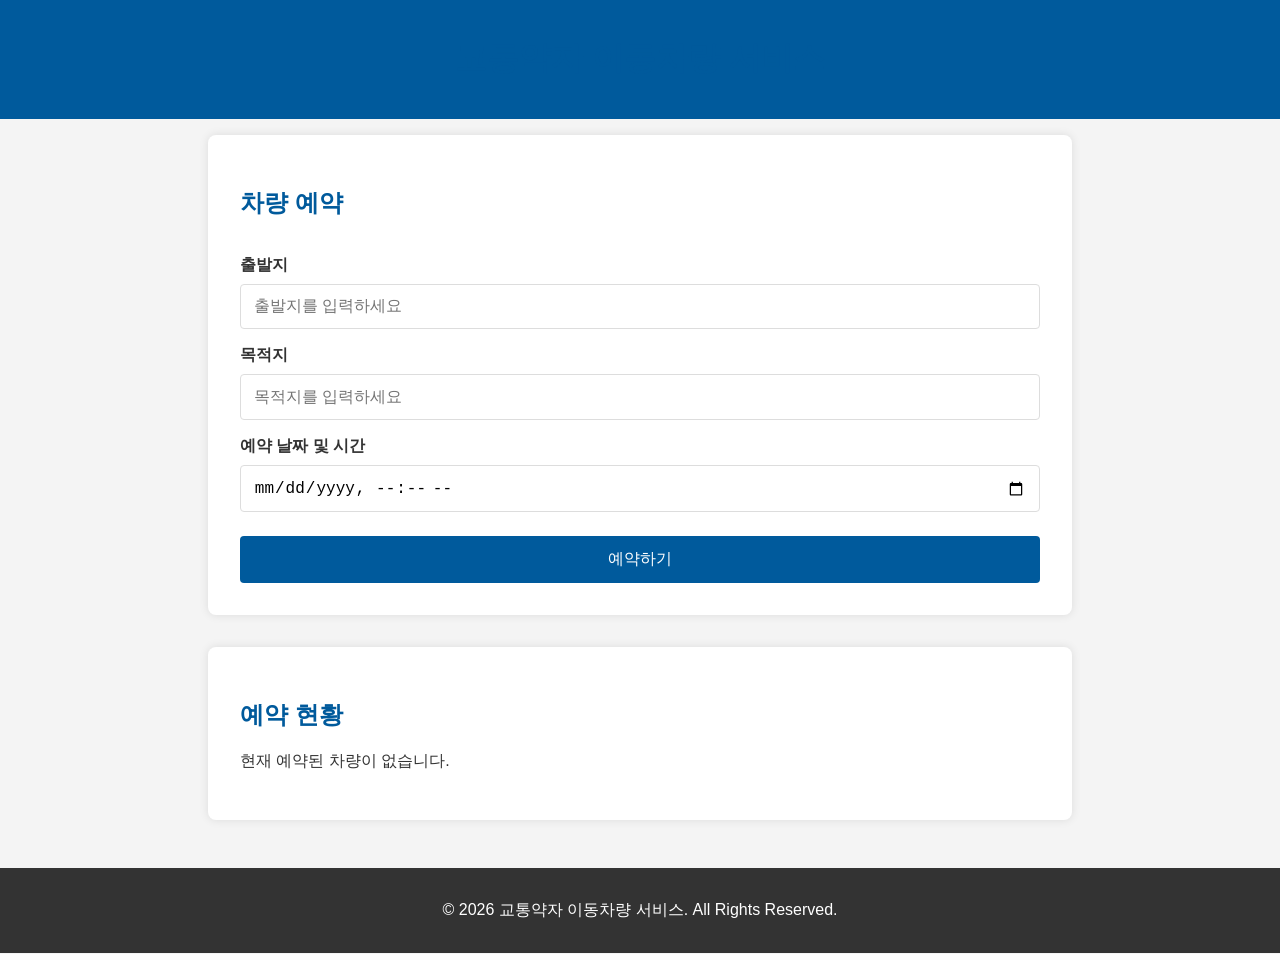
==== index.html @ 773030bc "Update copyright year to 2026" ====
<!DOCTYPE html>
<html lang="ko">
<head>
    <meta charset="UTF-8">
    <meta name="viewport" content="width=device-width, initial-scale=1.0">
    <title>교통약자 이동차량 서비스</title>
    <style>
        body {
            font-family: Arial, sans-serif;
            margin: 0;
            padding: 0;
            background-color: #f4f4f4;
            color: #333;
        }
        header {
            background-color: #005a9c;
            color: white;
            padding: 1rem;
            text-align: center;
        }
        main {
            padding: 1rem;
        }
        .container {
            max-width: 800px;
            margin: auto;
            background: white;
            padding: 2rem;
            border-radius: 8px;
            box-shadow: 0 0 10px rgba(0,0,0,0.1);
        }
        h1, h2 {
            color: #005a9c;
        }
        form {
            display: flex;
            flex-direction: column;
        }
        label {
            margin-top: 1rem;
            margin-bottom: 0.5rem;
            font-weight: bold;
        }
        input, button {
            padding: 0.8rem;
            border: 1px solid #ddd;
            border-radius: 4px;
            font-size: 1rem;
        }
        button {
            background-color: #005a9c;
            color: white;
            cursor: pointer;
            margin-top: 1.5rem;
            border: none;
        }
        button:hover {
            background-color: #004070;
        }
        footer {
            text-align: center;
            padding: 1rem;
            margin-top: 2rem;
            background-color: #333;
            color: white;
        }
    </style>
</head>
<body>
    <header>
        <h1>교통약자 이동차량 서비스</h1>
    </header>
    <main>
        <div class="container">
            <h2>차량 예약</h2>
            <form id="booking-form">
                <label for="pickup">출발지</label>
                <input type="text" id="pickup" placeholder="출발지를 입력하세요" required>
                
                <label for="destination">목적지</label>
                <input type="text" id="destination" placeholder="목적지를 입력하세요" required>
                
                <label for="datetime">예약 날짜 및 시간</label>
                <input type="datetime-local" id="datetime" required>
                
                <button type="submit">예약하기</button>
            </form>
        </div>
        <div class="container" style="margin-top: 2rem;">
            <h2>예약 현황</h2>
            <div id="booking-status">
                <p>현재 예약된 차량이 없습니다.</p>
            </div>
        </div>
    </main>
    <footer>
        <p>&copy; 2026 교통약자 이동차량 서비스. All Rights Reserved.</p>
    </footer>
    <script>
        document.getElementById('booking-form').addEventListener('submit', function(event) {
            event.preventDefault();
            
            const pickup = document.getElementById('pickup').value;
            const destination = document.getElementById('destination').value;
            const datetime = document.getElementById('datetime').value;
            
            const bookingStatus = document.getElementById('booking-status');
            bookingStatus.innerHTML = `
                <p><strong>예약 완료!</strong></p>
                <p><strong>출발지:</strong> ${pickup}</p>
                <p><strong>목적지:</strong> ${destination}</p>
                <p><strong>예약 시간:</strong> ${new Date(datetime).toLocaleString()}</p>
                <p>차량이 배차되는 대로 알려드리겠습니다.</p>
            `;
            
            // Clear the form
            document.getElementById('booking-form').reset();
        });
    </script>
</body>
</html>
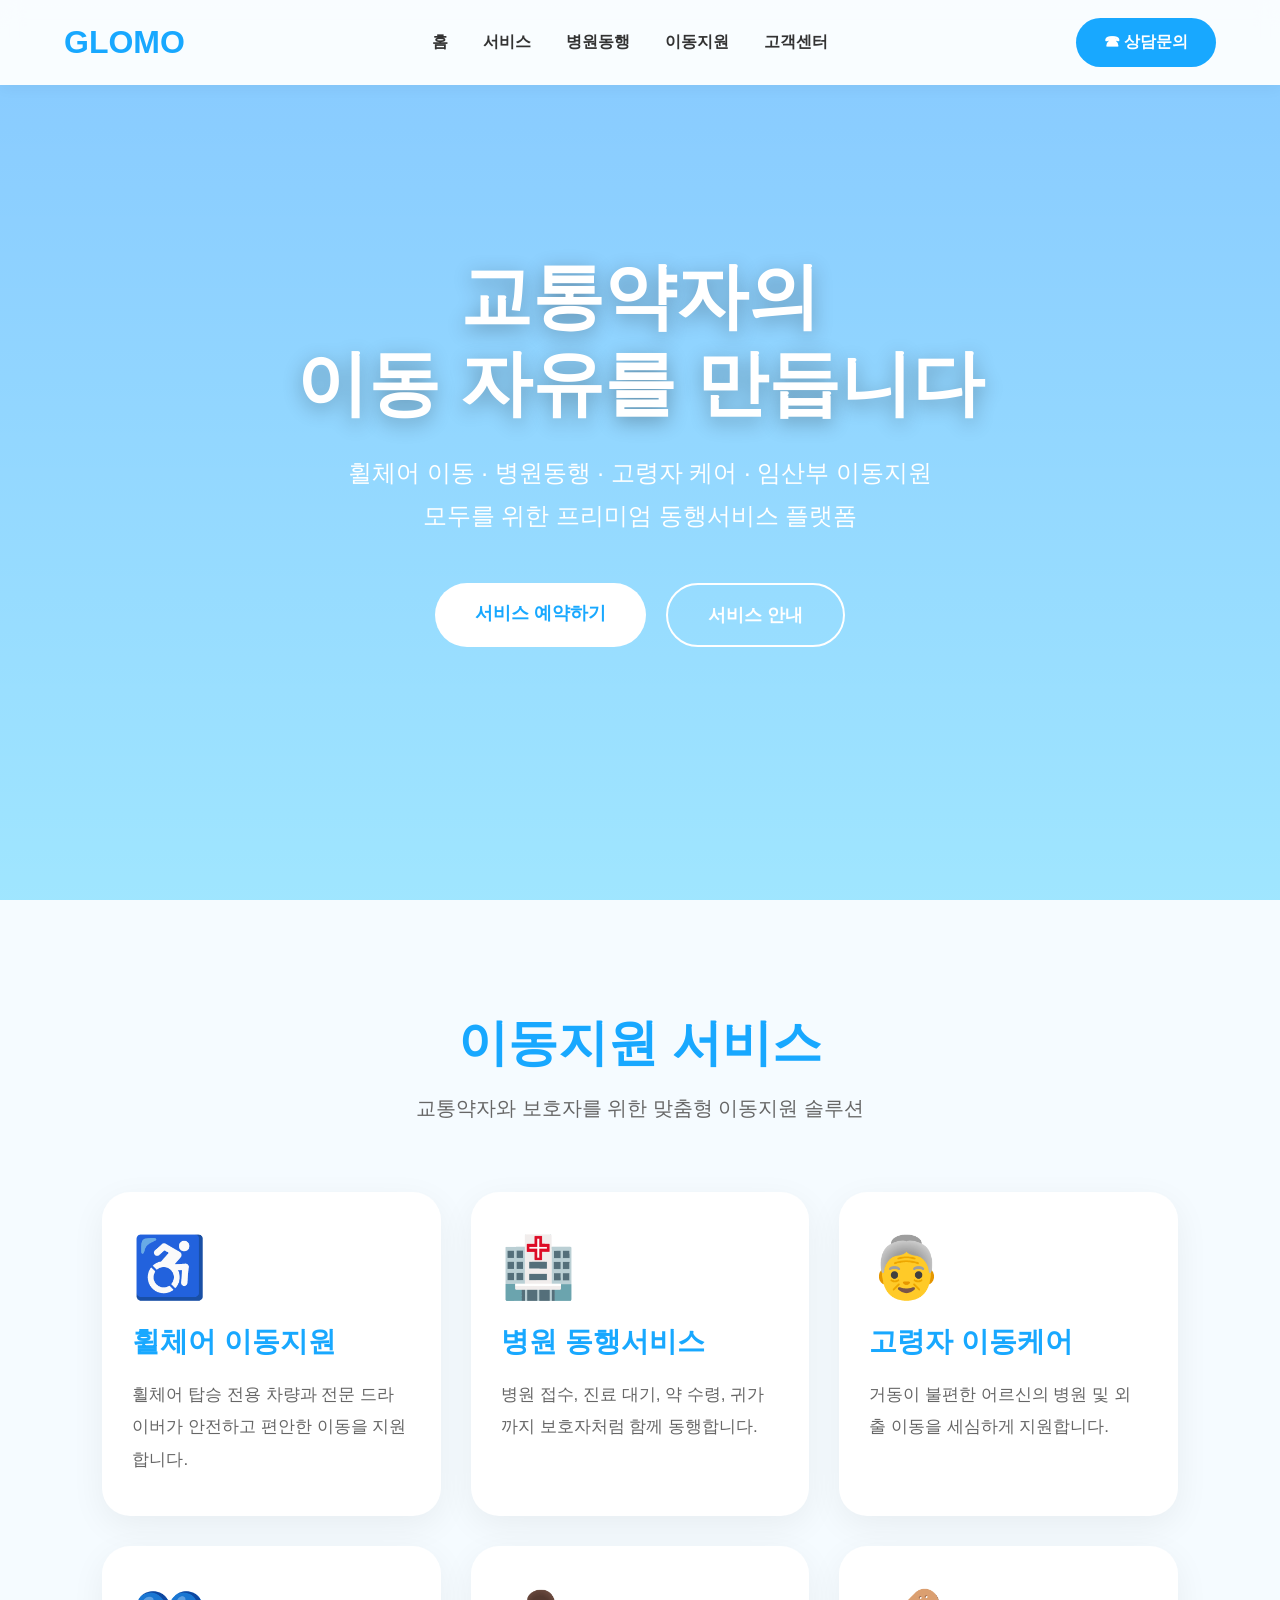
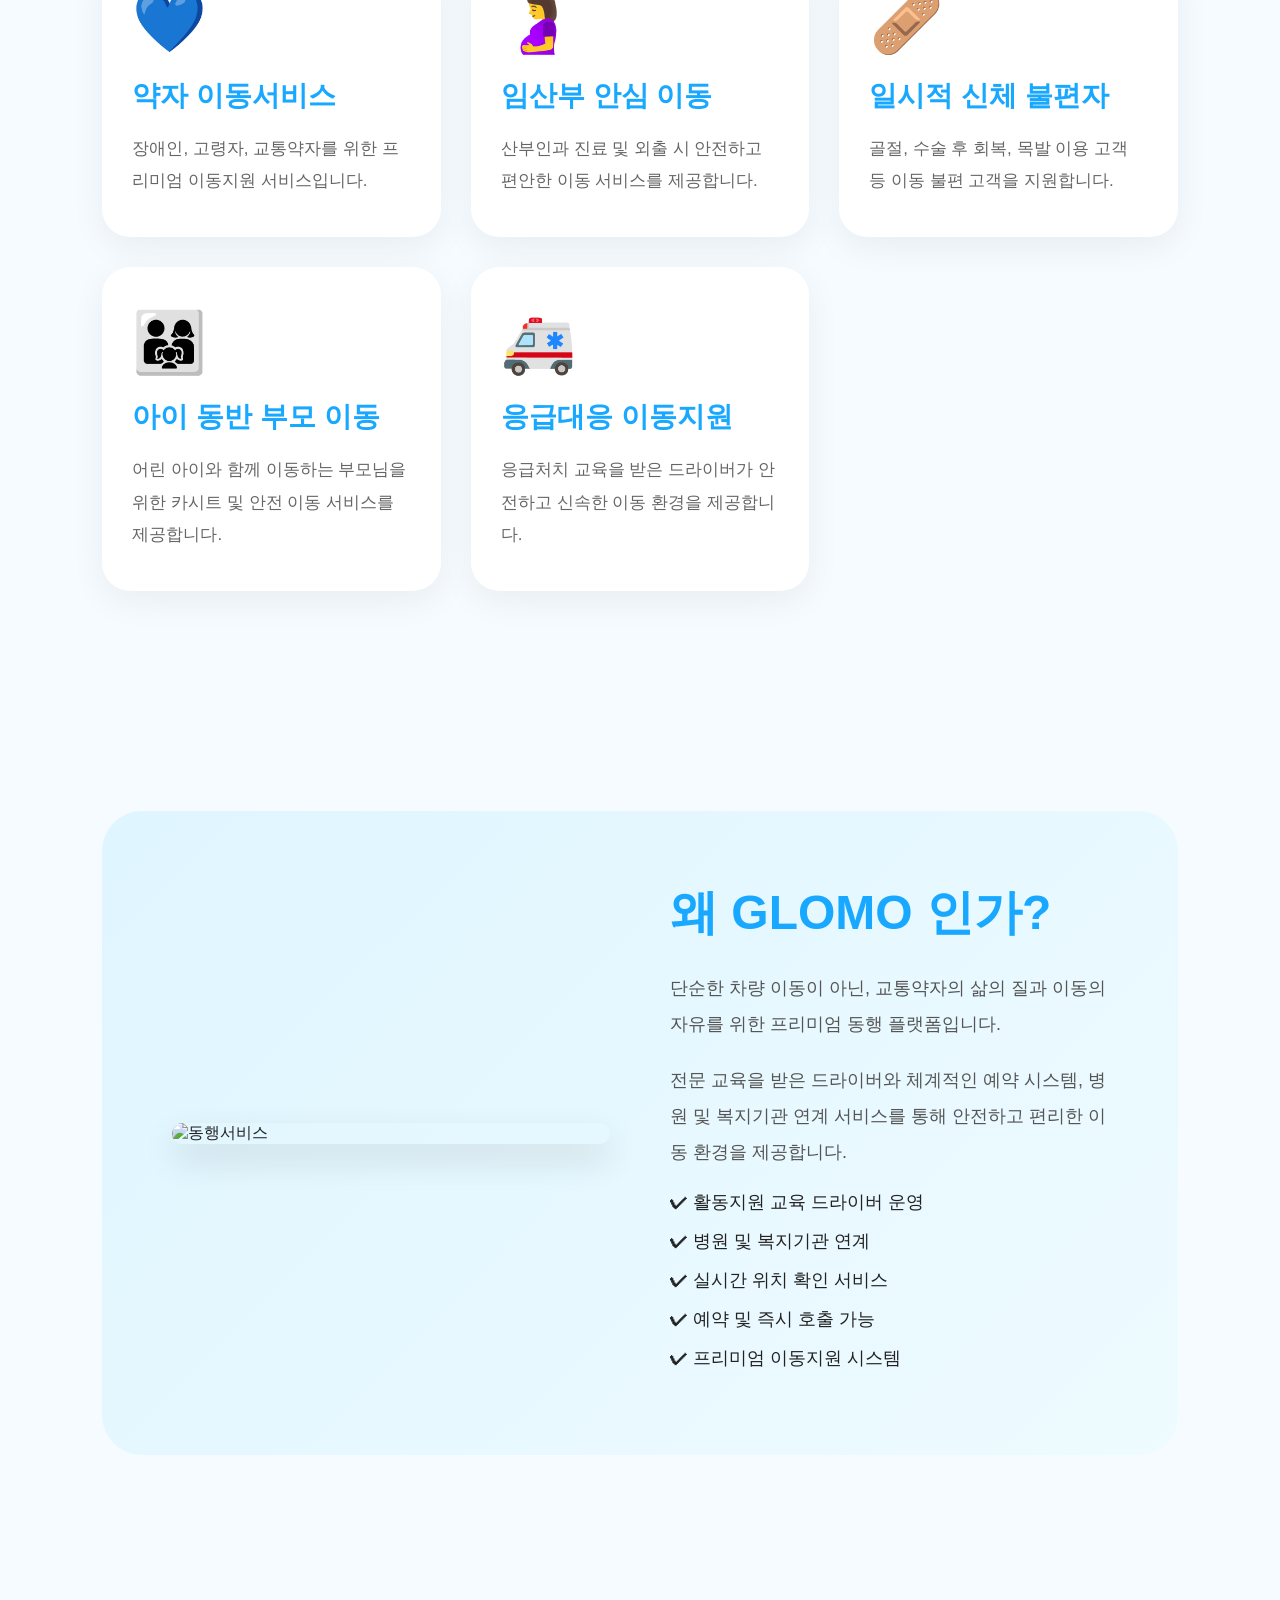
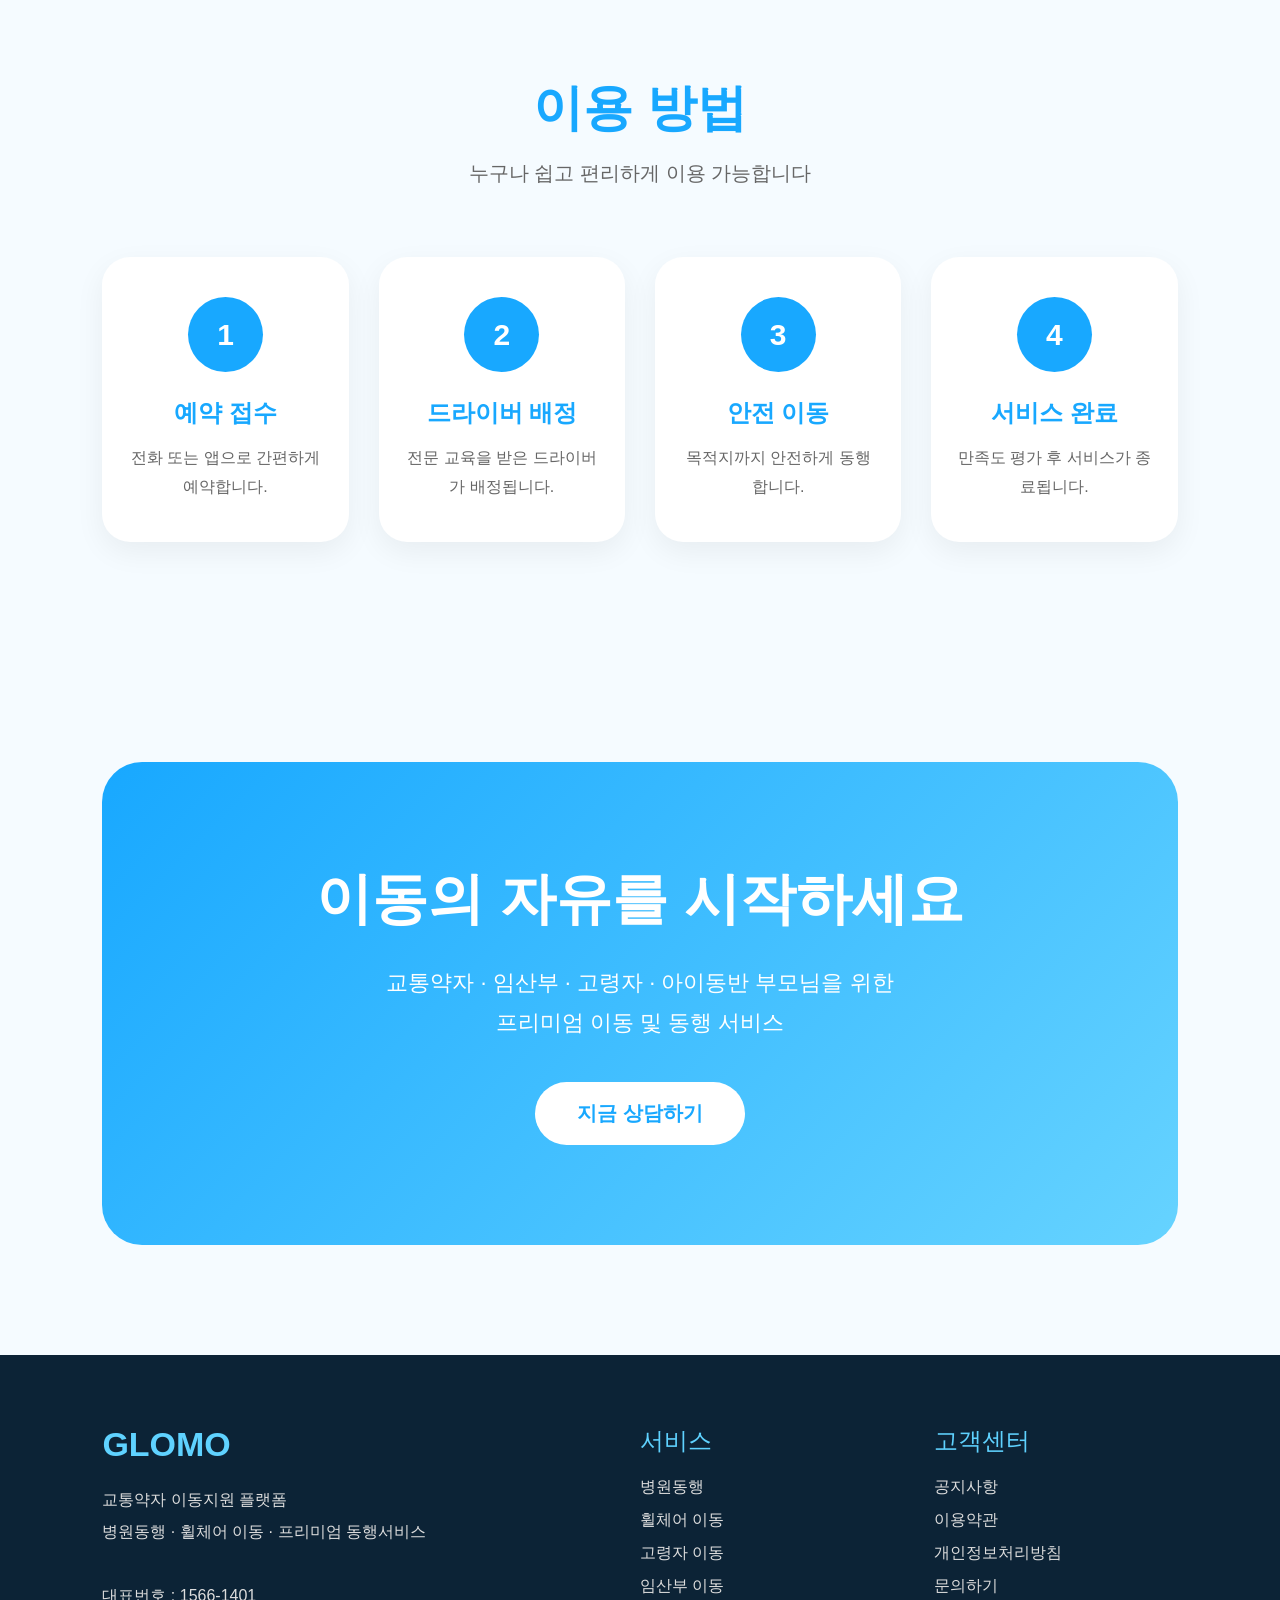
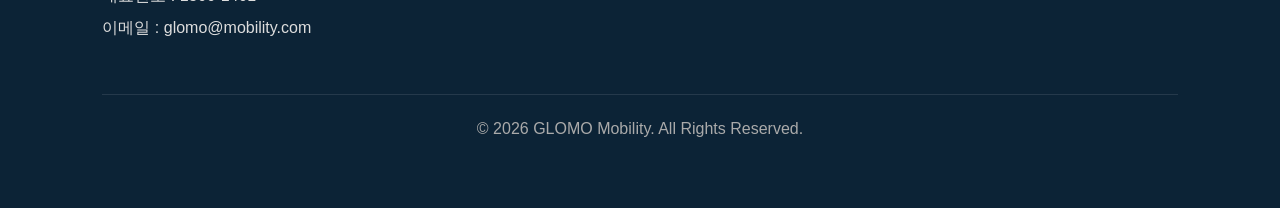
==== commit 5691132c: "Update index.html: Complete redesign for GLOMO mobility service" ====
--- a/index.html
+++ b/index.html
@@ -1,121 +1,747 @@
 <!DOCTYPE html>
 <html lang="ko">
 <head>
-    <meta charset="UTF-8">
-    <meta name="viewport" content="width=device-width, initial-scale=1.0">
-    <title>교통약자 이동차량 서비스</title>
-    <style>
-        body {
-            font-family: Arial, sans-serif;
-            margin: 0;
-            padding: 0;
-            background-color: #f4f4f4;
-            color: #333;
-        }
-        header {
-            background-color: #005a9c;
-            color: white;
-            padding: 1rem;
-            text-align: center;
-        }
-        main {
-            padding: 1rem;
-        }
-        .container {
-            max-width: 800px;
-            margin: auto;
-            background: white;
-            padding: 2rem;
-            border-radius: 8px;
-            box-shadow: 0 0 10px rgba(0,0,0,0.1);
-        }
-        h1, h2 {
-            color: #005a9c;
-        }
-        form {
-            display: flex;
-            flex-direction: column;
-        }
-        label {
-            margin-top: 1rem;
-            margin-bottom: 0.5rem;
-            font-weight: bold;
-        }
-        input, button {
-            padding: 0.8rem;
-            border: 1px solid #ddd;
-            border-radius: 4px;
-            font-size: 1rem;
-        }
-        button {
-            background-color: #005a9c;
-            color: white;
-            cursor: pointer;
-            margin-top: 1.5rem;
-            border: none;
-        }
-        button:hover {
-            background-color: #004070;
-        }
-        footer {
-            text-align: center;
-            padding: 1rem;
-            margin-top: 2rem;
-            background-color: #333;
-            color: white;
-        }
-    </style>
+<meta charset="UTF-8">
+<meta name="viewport" content="width=device-width, initial-scale=1.0">
+
+<title>글로모 이동지원 서비스</title>
+
+<link href="https://fonts.googleapis.com/css2?family=Pretendard:wght@300;400;500;600;700;800&display=swap" rel="stylesheet">
+
+<style>
+
+*{
+    margin:0;
+    padding:0;
+    box-sizing:border-box;
+    font-family:'Pretendard',sans-serif;
+}
+
+body{
+    background:#f5fbff;
+    color:#222;
+    overflow-x:hidden;
+}
+
+html{
+    scroll-behavior:smooth;
+}
+
+a{
+    text-decoration:none;
+}
+
+ul{
+    list-style:none;
+}
+
+/* HEADER */
+
+header{
+    width:100%;
+    position:fixed;
+    top:0;
+    left:0;
+    z-index:999;
+    background:rgba(255,255,255,0.95);
+    backdrop-filter:blur(10px);
+    box-shadow:0 2px 15px rgba(0,0,0,0.05);
+}
+
+.navbar{
+    width:90%;
+    margin:auto;
+    display:flex;
+    justify-content:space-between;
+    align-items:center;
+    padding:18px 0;
+}
+
+.logo{
+    font-size:32px;
+    font-weight:800;
+    color:#18a8ff;
+}
+
+.menu{
+    display:flex;
+    gap:35px;
+}
+
+.menu a{
+    color:#333;
+    font-weight:600;
+    transition:0.3s;
+}
+
+.menu a:hover{
+    color:#18a8ff;
+}
+
+.call-btn{
+    background:#18a8ff;
+    color:#fff;
+    padding:14px 28px;
+    border-radius:50px;
+    font-weight:700;
+    transition:0.3s;
+}
+
+.call-btn:hover{
+    background:#008de7;
+}
+
+/* HERO */
+
+.hero{
+    width:100%;
+    height:100vh;
+    background:
+    linear-gradient(rgba(0,140,255,0.45), rgba(0,190,255,0.35)),
+    url('https://images.unsplash.com/photo-1516321318423-f06f85e504b3?q=80&w=2070&auto=format&fit=crop');
+
+    background-size:cover;
+    background-position:center;
+
+    display:flex;
+    align-items:center;
+    justify-content:center;
+    text-align:center;
+    padding:0 20px;
+}
+
+.hero-content{
+    color:#fff;
+    max-width:1000px;
+}
+
+.hero-content h1{
+    font-size:72px;
+    line-height:1.2;
+    margin-bottom:25px;
+    font-weight:800;
+    text-shadow:0 5px 20px rgba(0,0,0,0.3);
+}
+
+.hero-content p{
+    font-size:24px;
+    line-height:1.8;
+    margin-bottom:45px;
+}
+
+.hero-buttons{
+    display:flex;
+    justify-content:center;
+    gap:20px;
+    flex-wrap:wrap;
+}
+
+.hero-buttons a{
+    padding:18px 40px;
+    border-radius:60px;
+    font-size:18px;
+    font-weight:700;
+    transition:0.3s;
+}
+
+.btn-white{
+    background:#fff;
+    color:#18a8ff;
+}
+
+.btn-white:hover{
+    transform:translateY(-5px);
+}
+
+.btn-outline{
+    border:2px solid #fff;
+    color:#fff;
+}
+
+.btn-outline:hover{
+    background:#fff;
+    color:#18a8ff;
+}
+
+/* COMMON */
+
+section{
+    padding:110px 8%;
+}
+
+.section-title{
+    text-align:center;
+    margin-bottom:70px;
+}
+
+.section-title h2{
+    font-size:50px;
+    color:#18a8ff;
+    margin-bottom:18px;
+}
+
+.section-title p{
+    font-size:20px;
+    color:#666;
+}
+
+/* SERVICE */
+
+.service-wrap{
+    display:grid;
+    grid-template-columns:repeat(auto-fit,minmax(280px,1fr));
+    gap:30px;
+}
+
+.service-card{
+    background:#fff;
+    padding:40px 30px;
+    border-radius:28px;
+    box-shadow:0 10px 35px rgba(0,0,0,0.06);
+    transition:0.4s;
+}
+
+.service-card:hover{
+    transform:translateY(-10px);
+}
+
+.service-icon{
+    font-size:60px;
+    margin-bottom:20px;
+}
+
+.service-card h3{
+    color:#18a8ff;
+    margin-bottom:18px;
+    font-size:28px;
+}
+
+.service-card p{
+    line-height:1.9;
+    color:#666;
+    font-size:17px;
+}
+
+/* ABOUT */
+
+.about-section{
+    background:linear-gradient(135deg,#dff5ff,#eefbff);
+    border-radius:40px;
+    padding:70px;
+    display:grid;
+    grid-template-columns:1fr 1fr;
+    gap:60px;
+    align-items:center;
+}
+
+.about-section img{
+    width:100%;
+    border-radius:30px;
+    box-shadow:0 15px 35px rgba(0,0,0,0.12);
+}
+
+.about-text h2{
+    font-size:48px;
+    color:#18a8ff;
+    margin-bottom:25px;
+}
+
+.about-text p{
+    font-size:18px;
+    line-height:2;
+    color:#555;
+    margin-bottom:20px;
+}
+
+.about-text ul li{
+    margin-bottom:15px;
+    font-size:18px;
+}
+
+/* PROCESS */
+
+.process-wrap{
+    display:grid;
+    grid-template-columns:repeat(auto-fit,minmax(220px,1fr));
+    gap:30px;
+}
+
+.process-card{
+    background:#fff;
+    border-radius:28px;
+    padding:40px 25px;
+    text-align:center;
+    box-shadow:0 10px 30px rgba(0,0,0,0.06);
+}
+
+.process-number{
+    width:75px;
+    height:75px;
+    margin:auto;
+    margin-bottom:25px;
+    background:#18a8ff;
+    color:#fff;
+    border-radius:50%;
+    display:flex;
+    align-items:center;
+    justify-content:center;
+    font-size:30px;
+    font-weight:800;
+}
+
+.process-card h3{
+    margin-bottom:15px;
+    color:#18a8ff;
+    font-size:24px;
+}
+
+.process-card p{
+    line-height:1.8;
+    color:#666;
+}
+
+/* CTA */
+
+.cta{
+    background:linear-gradient(135deg,#18a8ff,#66d3ff);
+    padding:100px 30px;
+    border-radius:40px;
+    text-align:center;
+    color:#fff;
+}
+
+.cta h2{
+    font-size:56px;
+    margin-bottom:25px;
+}
+
+.cta p{
+    font-size:22px;
+    line-height:1.8;
+    margin-bottom:40px;
+}
+
+.cta a{
+    display:inline-block;
+    background:#fff;
+    color:#18a8ff;
+    padding:18px 42px;
+    border-radius:60px;
+    font-size:20px;
+    font-weight:800;
+}
+
+/* FOOTER */
+
+footer{
+    background:#0c2336;
+    color:#fff;
+    padding:70px 8%;
+}
+
+.footer-wrap{
+    display:grid;
+    grid-template-columns:2fr 1fr 1fr;
+    gap:50px;
+}
+
+.footer-logo{
+    font-size:34px;
+    font-weight:800;
+    margin-bottom:20px;
+    color:#5fd2ff;
+}
+
+.footer-text{
+    line-height:2;
+    color:#ddd;
+}
+
+.footer-title{
+    font-size:24px;
+    margin-bottom:20px;
+    color:#5fd2ff;
+}
+
+.footer-links a{
+    display:block;
+    color:#ddd;
+    margin-bottom:12px;
+}
+
+.copy{
+    margin-top:50px;
+    text-align:center;
+    padding-top:25px;
+    border-top:1px solid rgba(255,255,255,0.1);
+    color:#aaa;
+}
+
+/* MOBILE */
+
+@media(max-width:900px){
+
+    .menu{
+        display:none;
+    }
+
+    .hero-content h1{
+        font-size:42px;
+    }
+
+    .hero-content p{
+        font-size:18px;
+    }
+
+    .about-section{
+        grid-template-columns:1fr;
+        padding:40px;
+    }
+
+    .section-title h2{
+        font-size:36px;
+    }
+
+    .cta h2{
+        font-size:40px;
+    }
+
+    .footer-wrap{
+        grid-template-columns:1fr;
+    }
+
+}
+
+</style>
 </head>
+
 <body>
-    <header>
-        <h1>교통약자 이동차량 서비스</h1>
-    </header>
-    <main>
-        <div class="container">
-            <h2>차량 예약</h2>
-            <form id="booking-form">
-                <label for="pickup">출발지</label>
-                <input type="text" id="pickup" placeholder="출발지를 입력하세요" required>
-                
-                <label for="destination">목적지</label>
-                <input type="text" id="destination" placeholder="목적지를 입력하세요" required>
-                
-                <label for="datetime">예약 날짜 및 시간</label>
-                <input type="datetime-local" id="datetime" required>
-                
-                <button type="submit">예약하기</button>
-            </form>
-        </div>
-        <div class="container" style="margin-top: 2rem;">
-            <h2>예약 현황</h2>
-            <div id="booking-status">
-                <p>현재 예약된 차량이 없습니다.</p>
+
+<!-- HEADER -->
+
+<header>
+
+    <div class="navbar">
+
+        <div class="logo">GLOMO</div>
+
+        <div class="menu">
+            <a href="#">홈</a>
+            <a href="#">서비스</a>
+            <a href="#">병원동행</a>
+            <a href="#">이동지원</a>
+            <a href="#">고객센터</a>
+        </div>
+
+        <a href="#" class="call-btn">☎ 상담문의</a>
+
+    </div>
+
+</header>
+
+<!-- HERO -->
+
+<section class="hero">
+
+    <div class="hero-content">
+
+        <h1>
+            교통약자의<br>
+            이동 자유를 만듭니다
+        </h1>
+
+        <p>
+            휠체어 이동 · 병원동행 · 고령자 케어 · 임산부 이동지원<br>
+            모두를 위한 프리미엄 동행서비스 플랫폼
+        </p>
+
+        <div class="hero-buttons">
+
+            <a href="#" class="btn-white">서비스 예약하기</a>
+
+            <a href="#" class="btn-outline">서비스 안내</a>
+
+        </div>
+
+    </div>
+
+</section>
+
+<!-- SERVICE -->
+
+<section>
+
+    <div class="section-title">
+        <h2>이동지원 서비스</h2>
+        <p>
+            교통약자와 보호자를 위한 맞춤형 이동지원 솔루션
+        </p>
+    </div>
+
+    <div class="service-wrap">
+
+        <div class="service-card">
+            <div class="service-icon">♿</div>
+            <h3>휠체어 이동지원</h3>
+            <p>
+                휠체어 탑승 전용 차량과
+                전문 드라이버가 안전하고
+                편안한 이동을 지원합니다.
+            </p>
+        </div>
+
+        <div class="service-card">
+            <div class="service-icon">🏥</div>
+            <h3>병원 동행서비스</h3>
+            <p>
+                병원 접수, 진료 대기,
+                약 수령, 귀가까지
+                보호자처럼 함께 동행합니다.
+            </p>
+        </div>
+
+        <div class="service-card">
+            <div class="service-icon">👵</div>
+            <h3>고령자 이동케어</h3>
+            <p>
+                거동이 불편한 어르신의
+                병원 및 외출 이동을
+                세심하게 지원합니다.
+            </p>
+        </div>
+
+        <div class="service-card">
+            <div class="service-icon">💙</div>
+            <h3>약자 이동서비스</h3>
+            <p>
+                장애인, 고령자,
+                교통약자를 위한
+                프리미엄 이동지원 서비스입니다.
+            </p>
+        </div>
+
+        <div class="service-card">
+            <div class="service-icon">🤰</div>
+            <h3>임산부 안심 이동</h3>
+            <p>
+                산부인과 진료 및 외출 시
+                안전하고 편안한 이동 서비스를
+                제공합니다.
+            </p>
+        </div>
+
+        <div class="service-card">
+            <div class="service-icon">🩹</div>
+            <h3>일시적 신체 불편자</h3>
+            <p>
+                골절, 수술 후 회복,
+                목발 이용 고객 등
+                이동 불편 고객을 지원합니다.
+            </p>
+        </div>
+
+        <div class="service-card">
+            <div class="service-icon">👨‍👩‍👧</div>
+            <h3>아이 동반 부모 이동</h3>
+            <p>
+                어린 아이와 함께 이동하는
+                부모님을 위한 카시트 및
+                안전 이동 서비스를 제공합니다.
+            </p>
+        </div>
+
+        <div class="service-card">
+            <div class="service-icon">🚑</div>
+            <h3>응급대응 이동지원</h3>
+            <p>
+                응급처치 교육을 받은
+                드라이버가 안전하고 신속한
+                이동 환경을 제공합니다.
+            </p>
+        </div>
+
+    </div>
+
+</section>
+
+<!-- ABOUT -->
+
+<section>
+
+    <div class="about-section">
+
+        <img src="https://images.unsplash.com/photo-1516321310764-8d7f7b3fef6f?q=80&w=1200&auto=format&fit=crop" alt="동행서비스">
+
+        <div class="about-text">
+
+            <h2>왜 GLOMO 인가?</h2>
+
+            <p>
+                단순한 차량 이동이 아닌,
+                교통약자의 삶의 질과 이동의 자유를 위한
+                프리미엄 동행 플랫폼입니다.
+            </p>
+
+            <p>
+                전문 교육을 받은 드라이버와
+                체계적인 예약 시스템,
+                병원 및 복지기관 연계 서비스를 통해
+                안전하고 편리한 이동 환경을 제공합니다.
+            </p>
+
+            <ul>
+                <li>✔ 활동지원 교육 드라이버 운영</li>
+                <li>✔ 병원 및 복지기관 연계</li>
+                <li>✔ 실시간 위치 확인 서비스</li>
+                <li>✔ 예약 및 즉시 호출 가능</li>
+                <li>✔ 프리미엄 이동지원 시스템</li>
+            </ul>
+
+        </div>
+
+    </div>
+
+</section>
+
+<!-- PROCESS -->
+
+<section>
+
+    <div class="section-title">
+        <h2>이용 방법</h2>
+        <p>
+            누구나 쉽고 편리하게 이용 가능합니다
+        </p>
+    </div>
+
+    <div class="process-wrap">
+
+        <div class="process-card">
+            <div class="process-number">1</div>
+            <h3>예약 접수</h3>
+            <p>
+                전화 또는 앱으로
+                간편하게 예약합니다.
+            </p>
+        </div>
+
+        <div class="process-card">
+            <div class="process-number">2</div>
+            <h3>드라이버 배정</h3>
+            <p>
+                전문 교육을 받은
+                드라이버가 배정됩니다.
+            </p>
+        </div>
+
+        <div class="process-card">
+            <div class="process-number">3</div>
+            <h3>안전 이동</h3>
+            <p>
+                목적지까지
+                안전하게 동행합니다.
+            </p>
+        </div>
+
+        <div class="process-card">
+            <div class="process-number">4</div>
+            <h3>서비스 완료</h3>
+            <p>
+                만족도 평가 후
+                서비스가 종료됩니다.
+            </p>
+        </div>
+
+    </div>
+
+</section>
+
+<!-- CTA -->
+
+<section>
+
+    <div class="cta">
+
+        <h2>
+            이동의 자유를 시작하세요
+        </h2>
+
+        <p>
+            교통약자 · 임산부 · 고령자 · 아이동반 부모님을 위한<br>
+            프리미엄 이동 및 동행 서비스
+        </p>
+
+        <a href="#">지금 상담하기</a>
+
+    </div>
+
+</section>
+
+<!-- FOOTER -->
+
+<footer>
+
+    <div class="footer-wrap">
+
+        <div>
+
+            <div class="footer-logo">
+                GLOMO
             </div>
-        </div>
-    </main>
-    <footer>
-        <p>&copy; 2026 교통약자 이동차량 서비스. All Rights Reserved.</p>
-    </footer>
-    <script>
-        document.getElementById('booking-form').addEventListener('submit', function(event) {
-            event.preventDefault();
-            
-            const pickup = document.getElementById('pickup').value;
-            const destination = document.getElementById('destination').value;
-            const datetime = document.getElementById('datetime').value;
-            
-            const bookingStatus = document.getElementById('booking-status');
-            bookingStatus.innerHTML = `
-                <p><strong>예약 완료!</strong></p>
-                <p><strong>출발지:</strong> ${pickup}</p>
-                <p><strong>목적지:</strong> ${destination}</p>
-                <p><strong>예약 시간:</strong> ${new Date(datetime).toLocaleString()}</p>
-                <p>차량이 배차되는 대로 알려드리겠습니다.</p>
-            `;
-            
-            // Clear the form
-            document.getElementById('booking-form').reset();
-        });
-    </script>
+
+            <div class="footer-text">
+
+                교통약자 이동지원 플랫폼<br>
+                병원동행 · 휠체어 이동 · 프리미엄 동행서비스<br><br>
+
+                대표번호 : 1566-1401<br>
+                이메일 : glomo@mobility.com
+
+            </div>
+
+        </div>
+
+        <div>
+
+            <div class="footer-title">
+                서비스
+            </div>
+
+            <div class="footer-links">
+
+                <a href="#">병원동행</a>
+                <a href="#">휠체어 이동</a>
+                <a href="#">고령자 이동</a>
+                <a href="#">임산부 이동</a>
+
+            </div>
+
+        </div>
+
+        <div>
+
+            <div class="footer-title">
+                고객센터
+            </div>
+
+            <div class="footer-links">
+
+                <a href="#">공지사항</a>
+                <a href="#">이용약관</a>
+                <a href="#">개인정보처리방침</a>
+                <a href="#">문의하기</a>
+
+            </div>
+
+        </div>
+
+    </div>
+
+    <div class="copy">
+        © 2026 GLOMO Mobility. All Rights Reserved.
+    </div>
+
+</footer>
+
 </body>
 </html>
